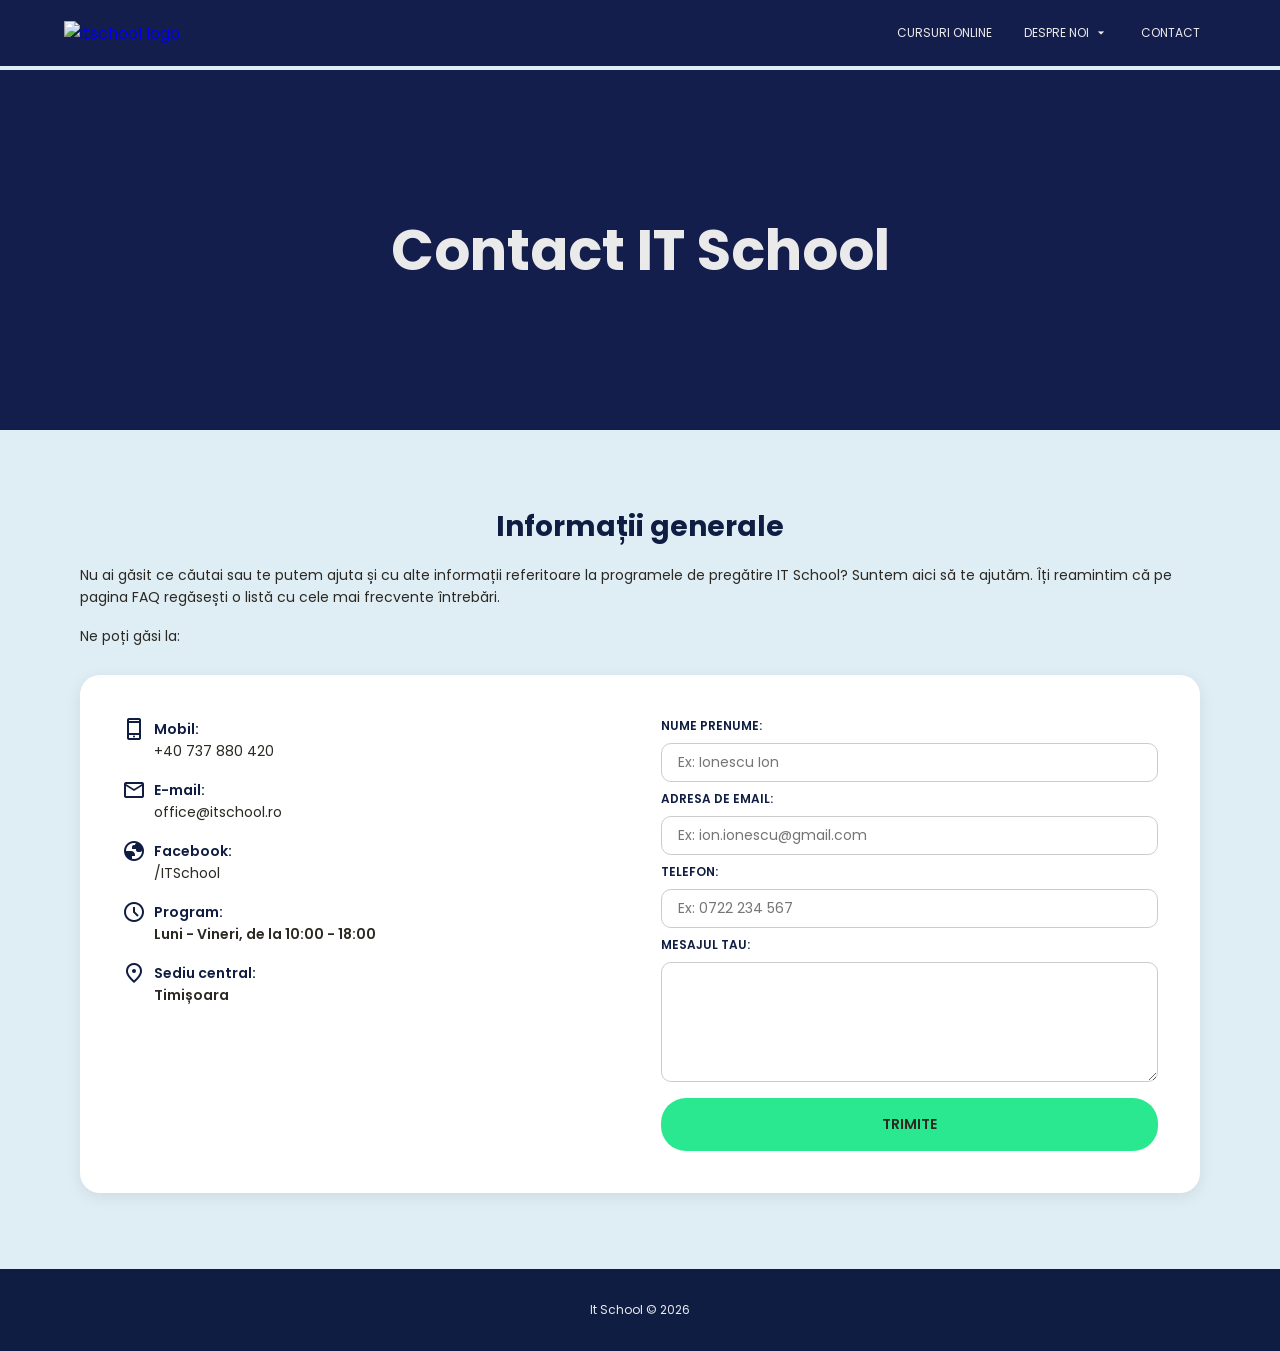
==== Pagini/Contact.html @ f3d7c8cc "Pagina Clona IT School" ====
<!DOCTYPE html>
<html lang="en">
<head>
    <meta charset="UTF-8">
    <meta name="viewport" content="width=device-width, initial-scale=1.0">
    <title>Contact</title>
    <meta name="description" content="O replica a site-ului itschool.ro"/>
    <!-- includem fonturile -->
    <link rel="preconnect" href="https://fonts.googleapis.com">
    <link rel="preconnect" href="https://fonts.gstatic.com" crossorigin>
    <link href="https://fonts.googleapis.com/css2?family=Open+Sans:ital,wght@0,300..800;1,300..800&family=Poppins:ital,wght@0,100;0,200;0,300;0,400;0,500;0,600;0,700;0,800;0,900;1,100;1,200;1,300;1,400;1,500;1,600;1,700;1,800;1,900&display=swap" rel="stylesheet">
    <!-- includem iconitele -->
    <link rel="stylesheet" href="https://fonts.googleapis.com/css2?family=Material+Symbols+Outlined:opsz,wght,FILL,GRAD@20..48,100..700,0..1,-50..200" />
    <!-- Verifică dacă fișierul tău se numește Home.css sau Despre-noi.css și corectează calea dacă e nevoie -->
    <link rel="stylesheet" href="../CSS/Contact.css"/>
</head>
<body>
    <nav>
        <a href="../Index.html" class="logo-link">
            <img src="https://itschool.ro/images/logo-itschool-dark.svg" alt="itschool logo"/>   
        </a>
        <div class="menu-icon-container">
            <span class="material-symbols-outlined menu icon">
                menu
            </span>
            <input type="checkbox"/>

            <ul class="nav-links">
                <li class="menu-header-title">Meniu</li>
                <li>
                    <a href="Cursuri.html">Cursuri Online</a>
                </li>
                <li class="about-us">
                    <input type="checkbox" id="sub-menu-checkbox" class="sub-menu-cb">
                    <label for="sub-menu-checkbox" class="about-link-mobile">
                        Despre noi
                        <span class="material-symbols-outlined arrow-down-icon">arrow_drop_down</span>
                    </label> 
                    <a href="Despre noi.html" class="about-link-desktop">
                        Despre noi
                        <span class="material-symbols-outlined arrow-down-icon">arrow_drop_down</span>
                    </a> 
                    
                    <div class="submenu">
                        <label for="sub-menu-checkbox" class="back-btn">
                            <span class="material-symbols-outlined">arrow_back</span> Inapoi
                        </label>
                        <span class="submenu-title">Despre noi</span>
                        <a href="../Index.html">It School</a>
                        <a href="Despre noi.html">Certificari</a>
                    </div>
                </li>
                <li>
                    <a href="Contact.html">Contact</a>
                </li>
            </ul>
        </div>
    </nav>

<main>
      <section class="welcome">
        <div class="container">
          <h1>Contact IT School</h1>
        </div>
      </section>

      <section class="contact">
        <div class="container">
          <h2>Informații generale</h2>
          <p class="main-paragraph">
            Nu ai găsit ce căutai sau te putem ajuta și cu alte informații
            referitoare la programele de pregătire IT School? Suntem aici să te
            ajutăm. Îți reamintim că pe pagina FAQ regăsești o listă cu cele mai
            frecvente întrebări.
          </p>
          <p class="main-paragraph">Ne poți găsi la:</p>
          <div class="contact-wrapper">
            <ul>
              <li>
                <p>
                  <span class="material-symbols-outlined"> phone_iphone </span>
                  Mobil:
                </p>
                <a href="tel:0040737880420">+40 737 880 420</a>
              </li>
              <li>
                <p>
                  <span class="material-symbols-outlined"> email </span>
                  E-mail:
                </p>
                <a href="mailto:office@itschool.ro">office@itschool.ro</a>
              </li>
              <li>
                <p>
                  <span class="material-symbols-outlined"> globe </span>
                  Facebook:
                </p>
                <a href="https://www.facebook.com/itschool.ro/">/ITSchool</a>
              </li>
              <li>
                <p>
                  <span class="material-symbols-outlined"> schedule </span>
                  Program:
                </p>
                <p class="description">Luni - Vineri, de la 10:00 - 18:00</p>
              </li>
              <li>
                <p>
                  <span class="material-symbols-outlined"> location_on </span>
                  Sediu central:
                </p>
                <p class="description">Timișoara</p>
              </li>
            </ul>
            <form class="contact-form" action="https://formspree.io/f/exemplu_id" method="POST">
              <label for="name">Nume Prenume:</label>
              <input type="text" placeholder="Ex: Ionescu Ion" id="name" name="nume" required />
              
              <label for="email">Adresa de email:</label>
              <input type="email" placeholder="Ex: ion.ionescu@gmail.com" id="email" name="email" required />
              
              <label for="phone">Telefon:</label>
              <input type="text" placeholder="Ex: 0722 234 567" id="phone" name="telefon" />
              
              <label for="message">Mesajul tau:</label>
              <textarea id="message" name="mesaj" required></textarea>
              
              <input type="submit" value="Trimite" />
            </form>
          </div>
        </div>
      </section>
    </main>

    <footer>
        <div class="container">
            <p> It School © 2026</p>
        </div>
    </footer>

    <script>
        const menuCheckbox = document.querySelector('nav input[type="checkbox"]');
        const subMenuCheckbox = document.getElementById('sub-menu-checkbox');
        
        if (menuCheckbox && subMenuCheckbox) {
            menuCheckbox.addEventListener('change', function() {
                if (!this.checked) {
                    subMenuCheckbox.checked = false;
                }
            });
        }
    </script>
</body>
</html>
---- CSS/Contact.css ----
/* adaugam variabilele */
:root {
    --text-primary: #101d42;
    --text-secondary: #4cf5fb;
    --text-dark: #2b2922;
    --text-light: #eaeaea;
    --text-white: #ffffff;
    --text-turquoise: #4cf5fb;

    --bg-primary: #141e4c;
    --bg-secondary: #dfedf5;
    --bg-dark: #101d42;
    --bg-light: #eaeaea;

    --fs-large: 1rem;
    --fs-medium: 0.875rem;
    --fs-small: 0.75rem;

    --spacing-xl: 2.625rem;
    --spacing-large: 1.75rem;
    --spacing-medium: 1rem;
    --spacing-small: 0.5rem;
    --spacing-tiny: 0.25rem;

    --button-color: #2ae88f;
    --button-hover-color: #1409da;
}

/* resetam proprietatiile default */
* {
    box-sizing: border-box;
}

body, h1, h2, h3, p {
   margin: 0;
   padding: 0;
}

ul {
    list-style-type: none;
    margin: 0;
    padding: 0;
}

a {
    display: block;
    text-decoration: none;
}

/* adaugam proprietati de font */
body {
    font-family: "Poppins", sans-serif;
}

h1 { font-size: 3.5rem; color: var(--text-light); }
h2 { font-size: 1.75rem; color: var(--text-primary); }
h3 { font-size: 1.5rem; color: var(--text-secondary); }
p { font-size: var(--fs-medium); color: var(--text-dark); }

/* clase reutilizabile */
.container {
    max-width: 1200px;
    min-width: 320px;
    margin: auto;
    padding: var(--spacing-medium);
}

/* layout */
body {
    display: flex;
    flex-direction: column;
    min-height: 100vh;
}

/* sitlizarea nav-ului */
nav {
    position: fixed;
    top: 0;
    width: 100%;
    background-color: var(--bg-primary);
    z-index: 2;
    display: flex;
    justify-content: space-between;
    align-items: center;
    padding: var(--spacing-medium) 5%;
}

nav .logo-link {
    padding: 0;
}

nav img {
    width: auto;
    height: 50px;
}

/* Ascundem elementele exclusive de mobil pe PC */
nav .menu.icon,
nav input[type="checkbox"],
nav .sub-menu-cb,
nav .about-link-mobile,
nav .back-btn,
nav .menu-header-title,
nav .submenu-title {
    display: none;
}

nav .menu-icon-container {
    display: flex;
    align-items: center;
}

/* -------------------------------------------- */
/*            STILIZARE PENTRU DESKTOP          */
/* -------------------------------------------- */
nav ul {
    display: flex;
}

nav li {
    position: relative;
}

nav ul a {
    font-size: var(--fs-small);
    text-transform: uppercase;
    color: var(--text-light);
    padding: var(--spacing-small) var(--spacing-medium);
    display: flex;
    align-items: center;
    gap: var(--spacing-tiny);
    transition: all 0.3s ease-in-out;
    border-radius: 20px;
}

nav ul a:hover {
    color: var(--text-turquoise);
    background-color: var(--button-hover-color);
}

nav .arrow-down-icon {
    font-size: var(--fs-large);
    display: inline-block;
}

/* Sub-meniul pe PC - setat strict pentru desktop */
nav li.about-us .submenu {
    display: none;
    position: absolute;
    top: 100%; 
    left: 50%;
    transform: translateX(-50%);
    background-color: var(--bg-primary);
    min-width: 130px;
    padding: var(--spacing-small) 0;
    flex-direction: column;
    border-radius: 15px;
    box-shadow: 0 8px 16px rgba(0, 0, 0, 0.3);
}

nav li.about-us .submenu a {
    justify-content: center;
}

nav li.about-us:hover .submenu {
    display: flex;
}

/* -------------------------------------------- */
/*             STILIZARE PENTRU MOBIL           */
/* -------------------------------------------- */
@media (max-width: 768px) {
    nav img {
        height: 40px;
    }

    nav a {
        border-radius: 0;
    }

    nav a:hover {
        background-color: transparent;
        color: var(--text-white);
    }

    nav ul {
        display: none;
    }

    nav .menu.icon {
        display: block;
        color: #ffffff;
    }

    nav .arrow-down-icon {
        display: none;
    }

    nav .menu-icon-container {
        position: relative;
    }

    nav .menu-icon-container > input[type="checkbox"] {
        display: block;
        position: absolute;
        top: 0;
        left: 0;
        height: 100%;
        width: 100%;
        opacity: 0;
        margin: 0;
        cursor: pointer;
        z-index: 3;
    }

    nav .sub-menu-cb {
        display: none !important;
    }

    /* Meniul principal pe mobil: ocupă 50% din ecran în dreapta */
    nav ul {
        display: flex;
        flex-direction: column;
        width: 50%;
        position: fixed;
        top: calc(40px + 2 * var(--spacing-medium));
        right: 0;
        left: auto;
        bottom: 0;
        background-color: var(--bg-primary);
        padding: var(--spacing-medium) 0;
        overflow-x: hidden;
        transform: translateX(100%);
        opacity: 0;
        visibility: hidden;
        transition: transform 0.4s ease-in-out, opacity 0.4s ease-in-out, visibility 0.4s ease-in-out;
    }

    nav input[type="checkbox"]:checked ~ ul {
        transform: translateX(0);
        opacity: 1;
        visibility: visible;
    }

    nav ul li {
        width: 100%;
        text-align: center;
        position: static;
    }

    nav ul a {
        display: inline-block;
        justify-content: center;
        text-align: center;
        width: 85%; 
        margin: 0 auto; 
        padding: var(--spacing-small);
        border-radius: 20px;
        transition: all 0.3s ease-in-out;
    }

    nav ul a:hover {
        background-color: var(--button-hover-color);
        color: var(--text-turquoise);
    }

    nav .about-link-desktop {
        display: none;
    }

    nav .about-link-mobile {
        display: flex;
        justify-content: center;
        align-items: center;
        width: 85%;
        margin: 0 auto;
        padding: var(--spacing-small);
        font-size: var(--fs-small);
        text-transform: uppercase;
        color: var(--text-light);
        cursor: pointer;
        border-radius: 20px;
        transition: all 0.3s ease-in-out;
    }

    nav .about-link-mobile:hover {
        background-color: var(--button-hover-color);
        color: var(--text-turquoise);
    }

    nav input[type="checkbox"]:checked ~ ul .menu-header-title {
        display: block;
        text-align: center;
        font-size: var(--fs-medium);
        text-transform: uppercase;
        color: var(--text-turquoise);
        letter-spacing: 1px;
        padding: var(--spacing-small) 0;
        margin-bottom: var(--spacing-small);
        border-bottom: 1px solid rgba(255, 255, 255, 0.1);
        width: 85%;
        margin-left: auto;
        margin-right: auto;
    }

    nav .submenu-title {
        display: block;
        text-align: center;
        font-size: var(--fs-medium);
        text-transform: uppercase;
        color: var(--text-turquoise);
        padding: var(--spacing-small) 0;
        margin-bottom: var(--spacing-small);
        border-bottom: 1px solid rgba(255, 255, 255, 0.1);
        width: 85%;
        margin-left: auto;
        margin-right: auto;
        letter-spacing: 1px;
    }

    /* Sub-meniul pe mobil: izolat și controlat prin checkbox */
    nav li.about-us .submenu {
        display: flex;
        position: absolute;
        top: 0;
        left: 0;
        width: 100%;
        height: 100%;
        padding-top: var(--spacing-medium);
        background-color: var(--bg-primary); 
        flex-direction: column;
        box-shadow: none;
        border-radius: 0;
        transition: transform 0.3s ease-in-out;
        z-index: 10;
        align-items: center;
        overflow-x: hidden;
        transform: translateX(100%); 
    }

    nav .sub-menu-cb:checked ~ .submenu {
        transform: translateX(0) !important;
    }

    nav li.about-us .submenu a {
        display: inline-block;
        justify-content: center;
        text-align: center;
        font-size: 0.8rem;
        color: var(--text-light);
        width: 85%;
        margin: 0 auto;
        padding: var(--spacing-small);
        border-radius: 20px;
        transition: all 0.3s ease-in-out;
    }

    nav li.about-us .submenu a:hover {
        background-color: var(--button-hover-color);
        color: var(--text-turquoise);
    }

    nav .back-btn {
        display: flex;
        align-items: center;
        justify-content: center;
        gap: var(--spacing-small);
        color: var(--button-color);
        font-size: var(--fs-small);
        text-transform: uppercase;
        cursor: pointer;
        padding: var(--spacing-small);
        width: 85%;
        margin: 0 auto;
        margin-bottom: var(--spacing-small);
        border: none !important;
        border-radius: 35px;
        transition: all 0.3s ease-in-out;
    }

    nav .back-btn:hover {
        background-color: var(--button-hover-color);
        color: var(--text-turquoise);
    }
}

/* -------------------------------------------- */
/*            STILIZARE PAGINĂ CONTACT          */
/* -------------------------------------------- */
main {
    flex-grow: 1;
    background-color: var(--bg-secondary);
}

.welcome {
    height: 40vh;
    width: 100%;
    background-color: var(--bg-primary);
    display: flex;
    justify-content: center;
    align-items: center;
    text-align: center;
    margin-top: 70px;
}

.contact {
    padding: 60px 5%;
}

.contact h2 {
    color: var(--text-primary);
    margin-bottom: var(--spacing-medium);
    text-align: center; /* Centrează titlul pe orice ecran */
}

.main-paragraph {
    color: var(--text-dark);
    margin-bottom: var(--spacing-medium);
    line-height: 1.6;
}

.contact-wrapper {
    display: grid;
    grid-template-columns: 1fr 1fr;
    gap: var(--spacing-xl);
    background-color: var(--text-white);
    padding: var(--spacing-xl);
    border-radius: 20px;
    box-shadow: 0 4px 16px rgba(0, 0, 0, 0.08);
    margin-top: var(--spacing-large);
}

.contact-wrapper ul {
    display: flex;
    flex-direction: column;
    gap: var(--spacing-medium);
}

.contact-wrapper li p {
    display: flex;
    align-items: center;
    gap: var(--spacing-small);
    font-weight: 600;
    color: var(--text-primary);
}

.contact-wrapper li a, 
.contact-wrapper li .description {
    color: var(--text-dark);
    margin-left: 32px;
    font-size: var(--fs-medium);
}

.contact-wrapper li a:hover {
    color: var(--button-hover-color);
}

/* Stilizarea formularului */
.contact-form {
    display: flex;
    flex-direction: column;
    gap: var(--spacing-small);
}

.contact-form label {
    font-size: var(--fs-small);
    font-weight: 600;
    color: var(--text-primary);
    text-transform: uppercase;
}

.contact-form input[type="text"],
.contact-form input[type="email"],
.contact-form textarea {
    width: 100%;
    padding: var(--spacing-small) var(--spacing-medium);
    border: 1px solid #ccc;
    border-radius: 10px;
    font-family: "Poppins", sans-serif;
    font-size: var(--fs-medium);
    outline: none;
    transition: border-color 0.3s ease-in-out;
}

.contact-form input:focus,
.contact-form textarea:focus {
    border-color: var(--button-hover-color);
}

.contact-form textarea {
    resize: vertical;
    height: 120px;
}

.contact-form input[type="submit"] {
    background-color: var(--button-color);
    color: var(--text-dark);
    border: none;
    padding: var(--spacing-medium);
    font-family: "Poppins", sans-serif;
    font-size: var(--fs-medium);
    font-weight: 600;
    text-transform: uppercase;
    border-radius: 25px;
    cursor: pointer;
    transition: all 0.3s ease-in-out;
    margin-top: var(--spacing-small);
}

.contact-form input[type="submit"]:hover {
    background-color: var(--button-hover-color);
    color: var(--text-turquoise);
}

/* -------------------------------------------- */
/*   ADAPTĂRI PENTRU MOBIL (CONTACT)            */
/* -------------------------------------------- */
@media (max-width: 768px) {
    .welcome {
        height: 30vh;
        margin-top: 60px;
    }

    .welcome h1 {
        font-size: 2.2rem;
    }

    .contact-wrapper {
        grid-template-columns: 1fr;
        padding: var(--spacing-medium);
        gap: var(--spacing-large);
    }

    .contact-wrapper li a, 
    .contact-wrapper li .description {
        margin-left: 0;
    }
}

/* -------------------------------------------- */
/*                    FOOTER                    */
/* -------------------------------------------- */
footer {
    background-color: var(--bg-dark);
}

footer p {
    font-size: var(--fs-small);
    text-align: center;
    color: var(--text-light);
    padding: var(--spacing-medium) 0;
}
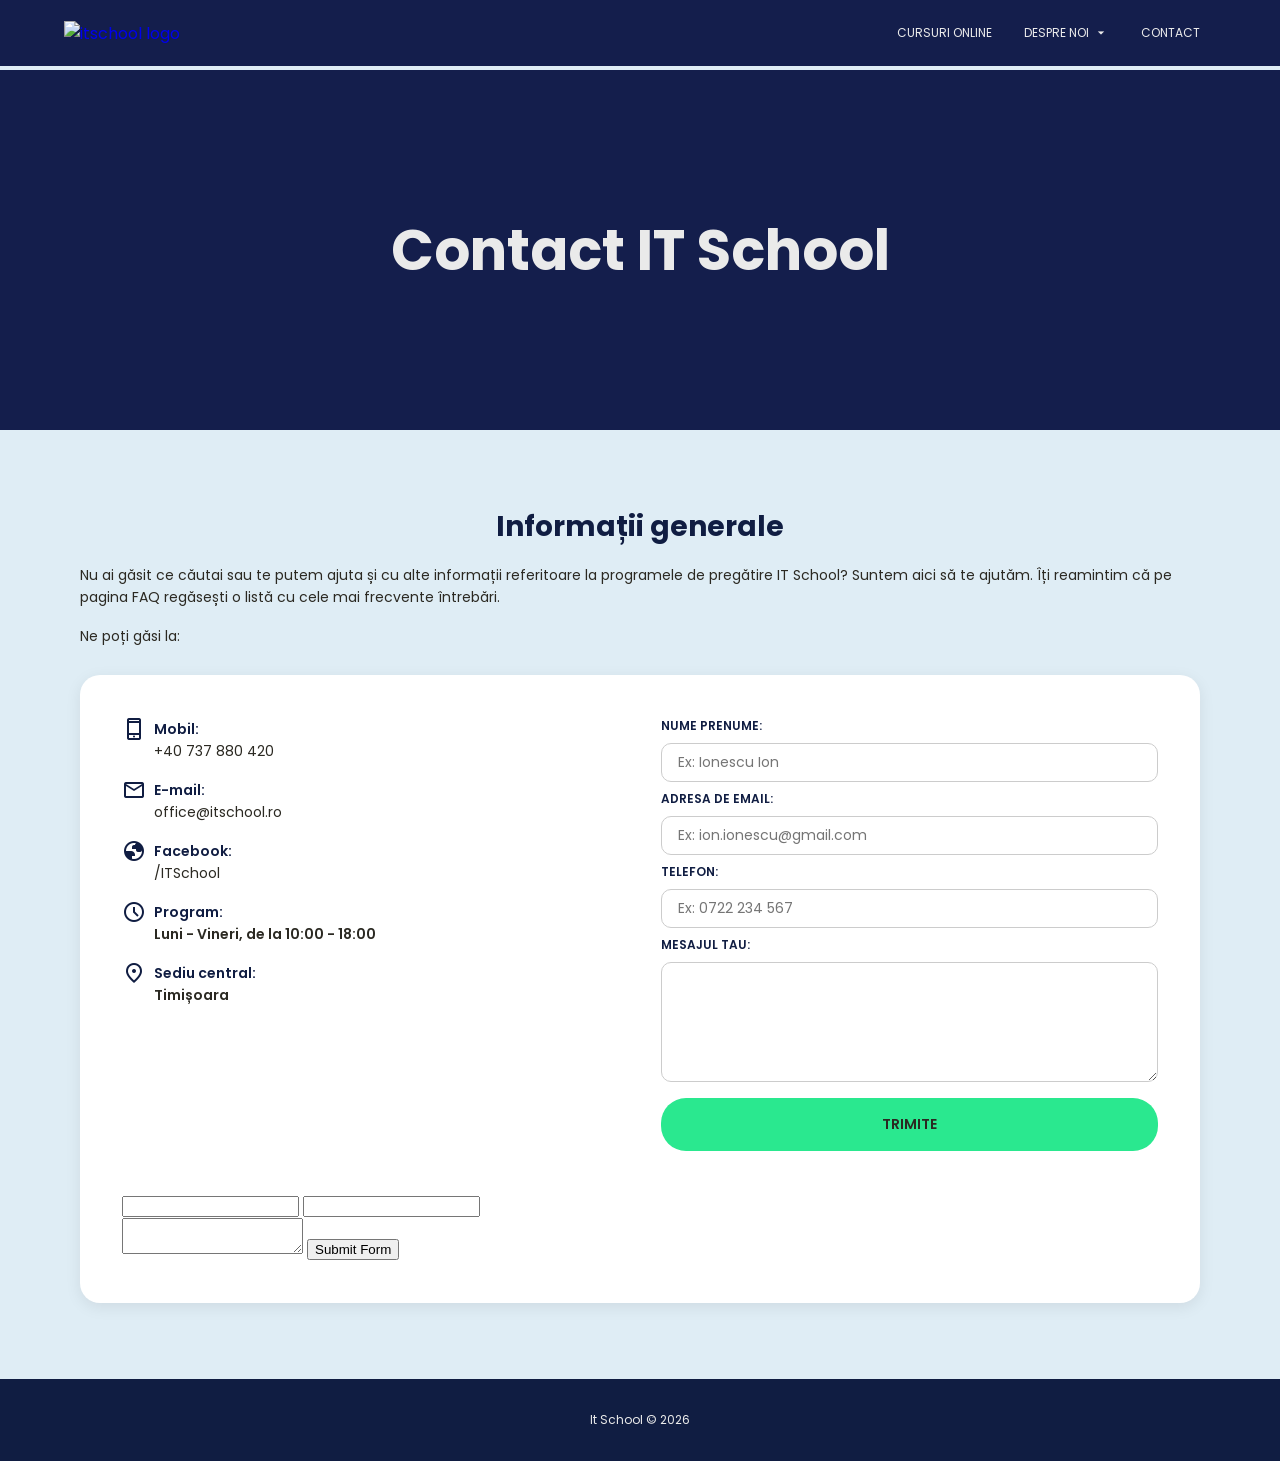
==== commit cfe3a79f: "Am actualizat si redenumit fisierul index" ====
--- a/Pagini/Contact.html
+++ b/Pagini/Contact.html
@@ -16,7 +16,7 @@
 </head>
 <body>
     <nav>
-        <a href="../Index.html" class="logo-link">
+        <a href="../index.html" class="logo-link">
             <img src="https://itschool.ro/images/logo-itschool-dark.svg" alt="itschool logo"/>   
         </a>
         <div class="menu-icon-container">
@@ -46,7 +46,7 @@
                             <span class="material-symbols-outlined">arrow_back</span> Inapoi
                         </label>
                         <span class="submenu-title">Despre noi</span>
-                        <a href="../Index.html">It School</a>
+                        <a href="../index.html">It School</a>
                         <a href="Despre noi.html">Certificari</a>
                     </div>
                 </li>
@@ -127,6 +127,13 @@
               
               <input type="submit" value="Trimite" />
             </form>
+            <form action="https://api.web3forms.com/submit" method="POST">
+  <input type="hidden" name="access_key" value="c1a957d0-7bb8-411c-bca0-266ded33b140">
+  <input type="text" name="name" required>
+  <input type="email" name="email" required>
+  <textarea name="message" required></textarea>
+  <button type="submit">Submit Form</button>
+</form>
           </div>
         </div>
       </section>
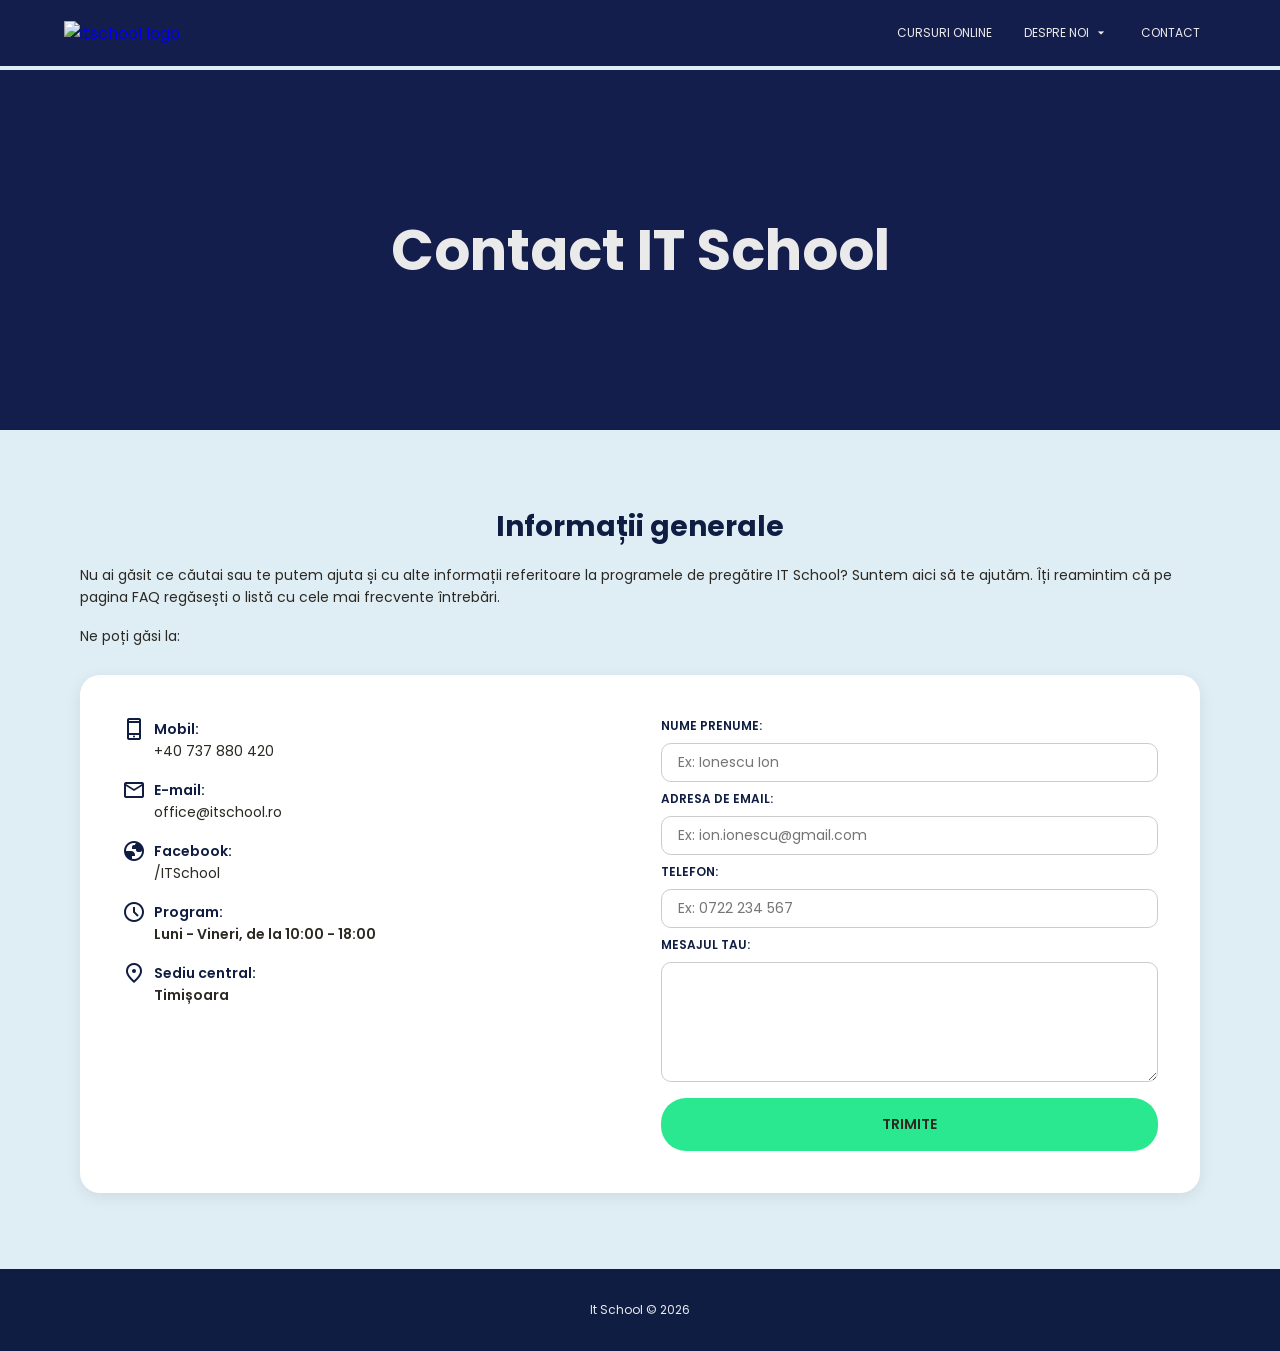
==== commit 752339a8: "Finalizare formular contact Web3Forms" ====
--- a/Pagini/Contact.html
+++ b/Pagini/Contact.html
@@ -112,7 +112,9 @@
                 <p class="description">Timișoara</p>
               </li>
             </ul>
-            <form class="contact-form" action="https://formspree.io/f/exemplu_id" method="POST">
+            <form class="contact-form" action="https://api.web3forms.com/submit" method="POST">
+              <input type="hidden" name="access_key" value="c1a957d0-7bb8-411c-bca0-266ded33b140">
+              
               <label for="name">Nume Prenume:</label>
               <input type="text" placeholder="Ex: Ionescu Ion" id="name" name="nume" required />
               
@@ -127,13 +129,6 @@
               
               <input type="submit" value="Trimite" />
             </form>
-            <form action="https://api.web3forms.com/submit" method="POST">
-  <input type="hidden" name="access_key" value="c1a957d0-7bb8-411c-bca0-266ded33b140">
-  <input type="text" name="name" required>
-  <input type="email" name="email" required>
-  <textarea name="message" required></textarea>
-  <button type="submit">Submit Form</button>
-</form>
           </div>
         </div>
       </section>
